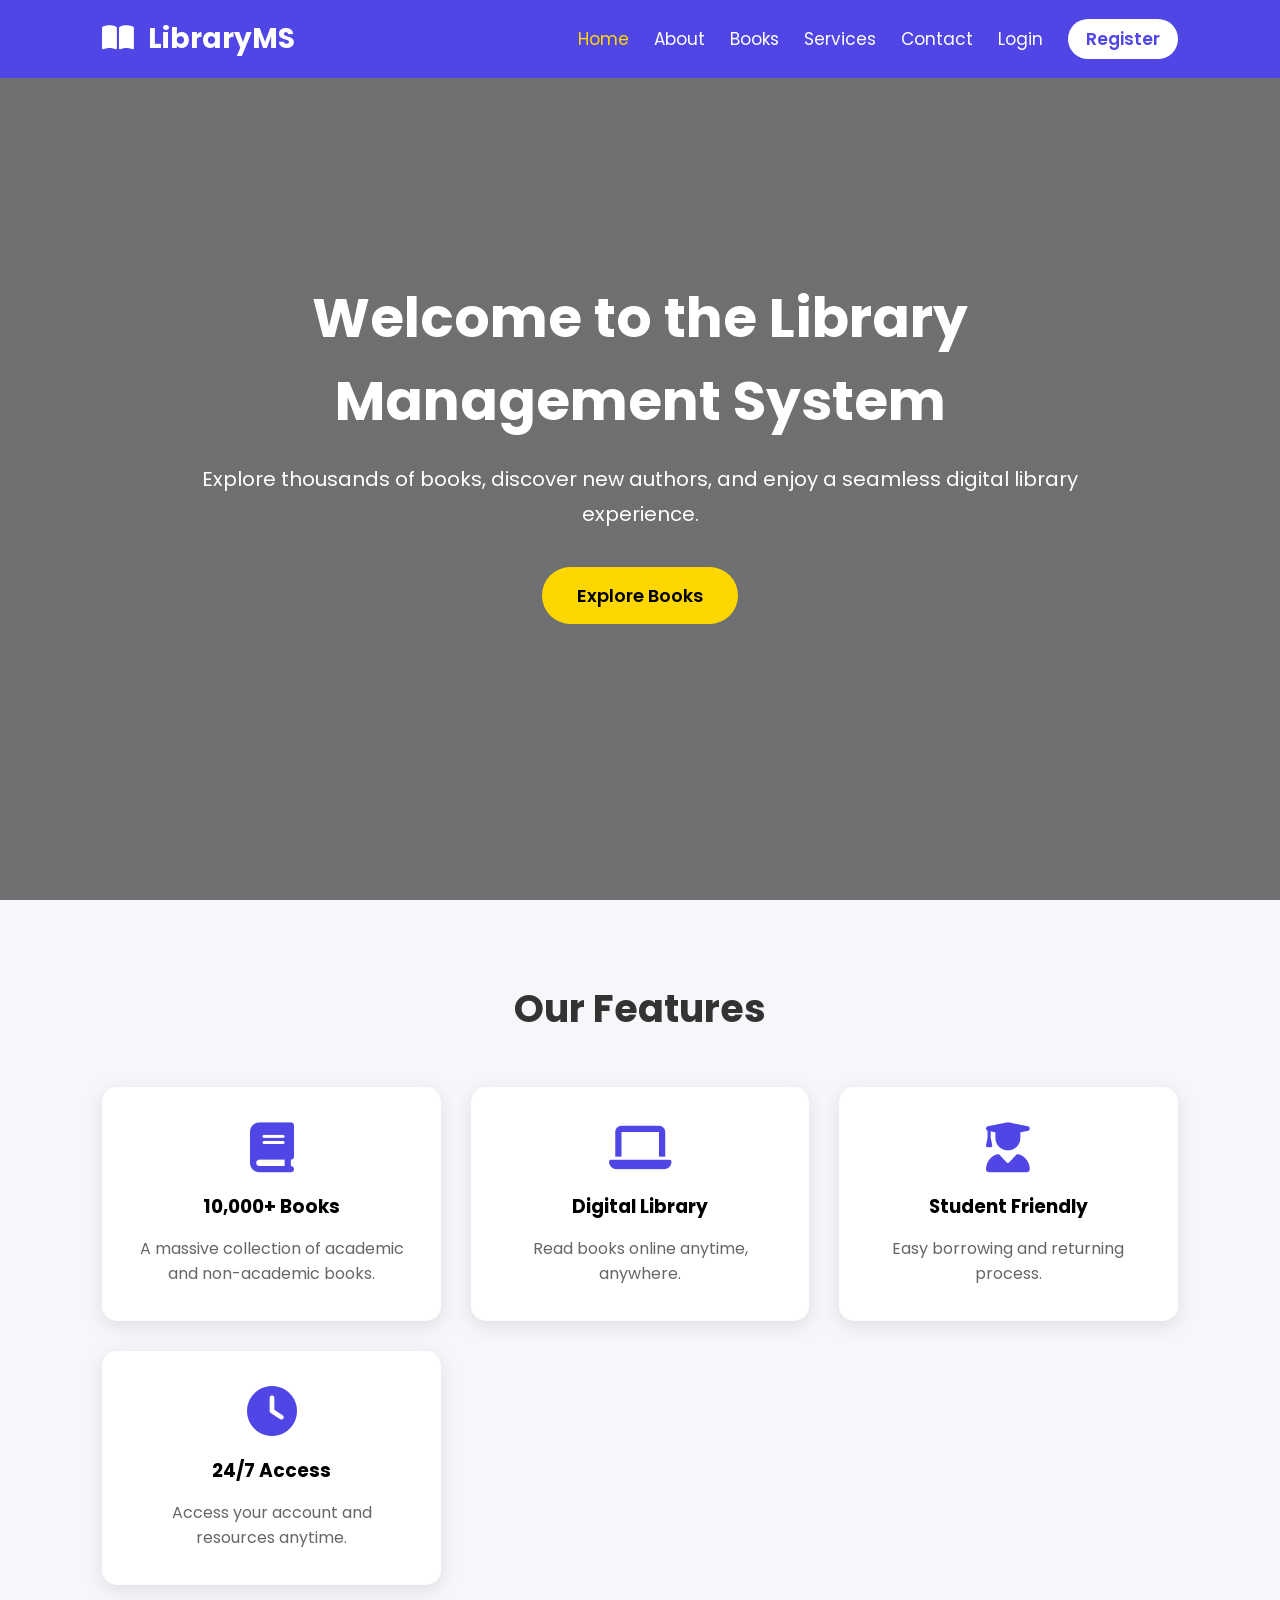
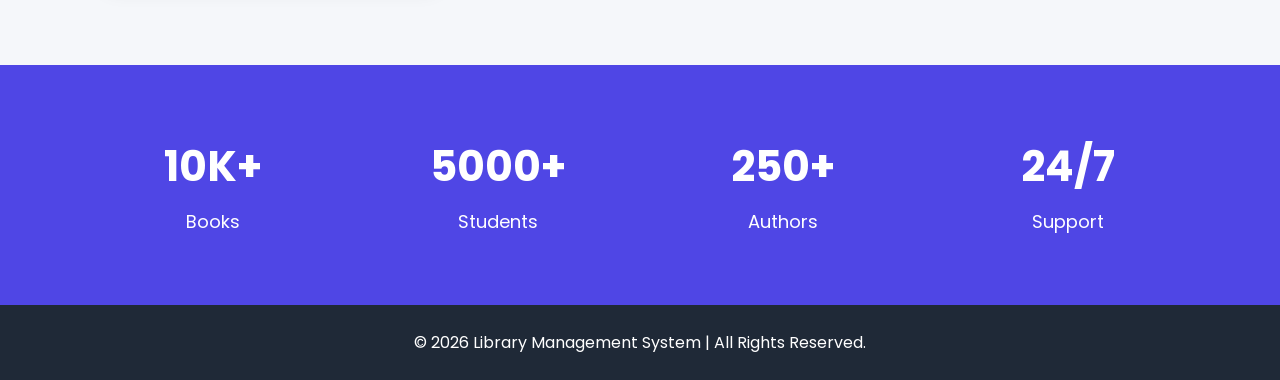
==== index.html @ 2b302972 "Add files via upload" ====
<!DOCTYPE html>
<html lang="en">
<head>
    <meta charset="UTF-8">
    <meta name="viewport" content="width=device-width, initial-scale=1.0">

    <title>Library Management System</title>

    <!-- CSS -->
    <link rel="stylesheet" href="style.css">

    <!-- Google Font -->
    <link href="https://fonts.googleapis.com/css2?family=Poppins:wght@300;400;500;600;700&display=swap" rel="stylesheet">

    <!-- Font Awesome -->
    <link rel="stylesheet"
    href="https://cdnjs.cloudflare.com/ajax/libs/font-awesome/6.5.2/css/all.min.css">
</head>

<body>

    <!-- Navigation -->

    <nav>

        <div class="logo">
            <i class="fa-solid fa-book-open"></i>
            LibraryMS
        </div>

        <ul>

            <li><a href="index.html" class="active">Home</a></li>

            <li><a href="about.html">About</a></li>

            <li><a href="books.html">Books</a></li>

            <li><a href="services.html">Services</a></li>

            <li><a href="contact.html">Contact</a></li>

            <li><a href="login.html">Login</a></li>

            <li><a href="register.html" class="register-btn">Register</a></li>

        </ul>

    </nav>

    <!-- Hero Section -->

    <section class="hero">

        <div class="overlay">

            <div class="hero-content">

                <h1>Welcome to the Library Management System</h1>

                <p>
                    Explore thousands of books, discover new authors,
                    and enjoy a seamless digital library experience.
                </p>

                <a href="books.html" class="btn">
                    Explore Books
                </a>

            </div>

        </div>

    </section>

    <!-- Features -->

    <section class="features">

        <h2>Our Features</h2>

        <div class="feature-container">

            <div class="card">

                <i class="fa-solid fa-book"></i>

                <h3>10,000+ Books</h3>

                <p>
                    A massive collection of academic and
                    non-academic books.
                </p>

            </div>

            <div class="card">

                <i class="fa-solid fa-laptop"></i>

                <h3>Digital Library</h3>

                <p>
                    Read books online anytime,
                    anywhere.
                </p>

            </div>

            <div class="card">

                <i class="fa-solid fa-user-graduate"></i>

                <h3>Student Friendly</h3>

                <p>
                    Easy borrowing and returning
                    process.
                </p>

            </div>

            <div class="card">

                <i class="fa-solid fa-clock"></i>

                <h3>24/7 Access</h3>

                <p>
                    Access your account and
                    resources anytime.
                </p>

            </div>

        </div>

    </section>

    <!-- Statistics -->

    <section class="stats">

        <div class="stat-box">

            <h2>10K+</h2>

            <p>Books</p>

        </div>

        <div class="stat-box">

            <h2>5000+</h2>

            <p>Students</p>

        </div>

        <div class="stat-box">

            <h2>250+</h2>

            <p>Authors</p>

        </div>

        <div class="stat-box">

            <h2>24/7</h2>

            <p>Support</p>

        </div>

    </section>

    <!-- Footer -->

    <footer>

        <p>
            © 2026 Library Management System |
            All Rights Reserved.
        </p>

    </footer>

</body>
</html>
---- style.css ----
*{
    margin:0;
    padding:0;
    box-sizing:border-box;
    font-family:'Poppins',sans-serif;
}

body{
    background:#f5f7fa;
}

/* Navigation */

nav{
    display:flex;
    justify-content:space-between;
    align-items:center;
    padding:18px 8%;
    background:#4F46E5;
    position:fixed;
    width:100%;
    top:0;
    z-index:1000;
}

.logo{
    color:white;
    font-size:28px;
    font-weight:700;
}

.logo i{
    margin-right:8px;
}

nav ul{
    display:flex;
    list-style:none;
}

nav ul li{
    margin-left:25px;
}

nav ul li a{
    color:white;
    text-decoration:none;
    font-size:17px;
    transition:.3s;
}

nav ul li a:hover,
.active{
    color:#FFD700;
}

.register-btn{
    background:white;
    color:#4F46E5;
    padding:8px 18px;
    border-radius:25px;
    font-weight:600;
}

.register-btn:hover{
    background:#FFD700;
    color:black;
}

/* Hero */

.hero{
    height:100vh;

    background:
    linear-gradient(rgba(0,0,0,.55),rgba(0,0,0,.55)),
    url("images/library-bg.jpg");

    background-size:cover;
    background-position:center;
}

.overlay{
    height:100%;
    display:flex;
    justify-content:center;
    align-items:center;
    text-align:center;
}

.hero-content{
    color:white;
    width:70%;
}

.hero-content h1{
    font-size:55px;
    margin-bottom:20px;
}

.hero-content p{
    font-size:20px;
    line-height:35px;
    margin-bottom:35px;
}

.btn{
    display:inline-block;
    background:#FFD700;
    color:black;
    text-decoration:none;
    padding:15px 35px;
    border-radius:30px;
    font-size:18px;
    font-weight:600;
    transition:.4s;
}

.btn:hover{
    background:white;
    transform:translateY(-5px);
}

/* Features */

.features{
    padding:80px 8%;
}

.features h2{
    text-align:center;
    font-size:38px;
    color:#333;
    margin-bottom:50px;
}

.feature-container{
    display:grid;
    grid-template-columns:repeat(auto-fit,minmax(250px,1fr));
    gap:30px;
}

.card{
    background:white;
    padding:35px;
    border-radius:15px;
    text-align:center;
    box-shadow:0 5px 20px rgba(0,0,0,.1);
    transition:.4s;
}

.card:hover{
    transform:translateY(-10px);
}

.card i{
    font-size:50px;
    color:#4F46E5;
    margin-bottom:20px;
}

.card h3{
    margin-bottom:15px;
}

.card p{
    color:#666;
}

/* Statistics */

.stats{
    background:#4F46E5;
    color:white;
    display:grid;
    grid-template-columns:repeat(auto-fit,minmax(200px,1fr));
    text-align:center;
    padding:70px;
}

.stat-box h2{
    font-size:42px;
}

.stat-box p{
    margin-top:10px;
    font-size:18px;
}

/* Footer */

footer{
    background:#1f2937;
    color:white;
    text-align:center;
    padding:25px;
}

/* Responsive */

@media(max-width:768px){

nav{
    flex-direction:column;
}

nav ul{
    margin-top:15px;
    flex-wrap:wrap;
    justify-content:center;
}

.hero-content h1{
    font-size:38px;
}

.hero-content p{
    font-size:17px;
}

}

/* ===========================
   ABOUT PAGE
=========================== */

.page-banner{
    height:45vh;
    background:linear-gradient(rgba(79,70,229,.8),rgba(124,58,237,.8)),
    url("images/library-bg.jpg");
    background-size:cover;
    background-position:center;
    display:flex;
    flex-direction:column;
    justify-content:center;
    align-items:center;
    color:white;
    text-align:center;
    margin-top:70px;
}

.page-banner h1{
    font-size:50px;
    margin-bottom:10px;
}

.page-banner p{
    font-size:20px;
}

.about-section{
    display:flex;
    justify-content:center;
    align-items:center;
    gap:50px;
    padding:80px 10%;
    flex-wrap:wrap;
}

.about-image{
    flex:1;
}

.about-image img{
    width:100%;
    border-radius:15px;
    box-shadow:0 10px 25px rgba(0,0,0,.2);
}

.about-content{
    flex:1;
}

.about-content h2{
    color:#4F46E5;
    font-size:40px;
    margin-bottom:20px;
}

.about-content p{
    color:#555;
    line-height:1.8;
    margin-bottom:20px;
}

.mission{
    padding:70px 10%;
    background:#f5f7fa;
    display:grid;
    grid-template-columns:repeat(auto-fit,minmax(280px,1fr));
    gap:30px;
}

.mission-card{
    background:white;
    padding:35px;
    text-align:center;
    border-radius:15px;
    box-shadow:0 5px 20px rgba(0,0,0,.1);
    transition:.4s;
}

.mission-card:hover{
    transform:translateY(-10px);
}

.mission-card i{
    font-size:55px;
    color:#4F46E5;
    margin-bottom:20px;
}

.mission-card h3{
    margin-bottom:15px;
}

.mission-card p{
    color:#666;
    line-height:1.7;
}

/* ===========================
   BOOKS PAGE
=========================== */

.books-section{
    padding:80px 8%;
}

.books-section h2{
    text-align:center;
    font-size:38px;
    color:#4F46E5;
    margin-bottom:30px;
}

.search-box{
    display:flex;
    justify-content:center;
    margin-bottom:50px;
}

.search-box input{
    width:350px;
    padding:12px;
    border:2px solid #4F46E5;
    border-radius:30px 0 0 30px;
    outline:none;
    font-size:16px;
}

.search-box button{
    padding:12px 20px;
    border:none;
    background:#4F46E5;
    color:white;
    border-radius:0 30px 30px 0;
    cursor:pointer;
}

.books-grid{
    display:grid;
    grid-template-columns:repeat(auto-fit,minmax(250px,1fr));
    gap:30px;
}

.book-card{
    background:white;
    border-radius:15px;
    overflow:hidden;
    box-shadow:0 5px 20px rgba(0,0,0,.1);
    text-align:center;
    transition:.3s;
}

.book-card:hover{
    transform:translateY(-10px);
}

.book-card img{
    width:100%;
    height:280px;
    object-fit:cover;
}

.book-card h3{
    margin-top:20px;
    color:#4F46E5;
}

.book-card p{
    margin:10px 0;
    color:#555;
}

.book-card span{
    display:inline-block;
    background:#28a745;
    color:white;
    padding:6px 15px;
    border-radius:20px;
    font-size:14px;
    margin-bottom:15px;
}

.book-card a{
    display:block;
    background:#4F46E5;
    color:white;
    text-decoration:none;
    padding:12px;
    font-weight:600;
    transition:.3s;
}

.book-card a:hover{
    background:#372dc8;
}

/* ===========================
   CONTACT PAGE
=========================== */

.contact-section{
    width:90%;
    margin:60px auto;
    display:grid;
    grid-template-columns:repeat(auto-fit,minmax(350px,1fr));
    gap:40px;
}

.contact-info,
.contact-form{
    background:#fff;
    padding:35px;
    border-radius:15px;
    box-shadow:0 8px 20px rgba(0,0,0,0.1);
}

.contact-info h2,
.contact-form h2{
    color:#4F46E5;
    margin-bottom:25px;
}

.info-box{
    display:flex;
    align-items:flex-start;
    margin-bottom:25px;
}

.info-box i{
    font-size:24px;
    color:#4F46E5;
    margin-right:20px;
    margin-top:5px;
}

.info-box h3{
    margin-bottom:5px;
    color:#333;
}

.info-box p{
    color:#666;
    line-height:1.6;
}

.contact-form form{
    display:flex;
    flex-direction:column;
}

.contact-form input,
.contact-form textarea{
    width:100%;
    padding:15px;
    margin-bottom:20px;
    border:1px solid #ccc;
    border-radius:8px;
    outline:none;
    font-size:16px;
    transition:.3s;
}

.contact-form input:focus,
.contact-form textarea:focus{
    border-color:#4F46E5;
    box-shadow:0 0 8px rgba(79,70,229,0.3);
}

.contact-form button{
    background:#4F46E5;
    color:white;
    padding:15px;
    border:none;
    border-radius:8px;
    cursor:pointer;
    font-size:17px;
    transition:.3s;
}

.contact-form button:hover{
    background:#372dc8;
}

/* ==========================
   LOGIN & REGISTER PAGE
========================== */

.form-page{
    min-height:100vh;
    display:flex;
    justify-content:center;
    align-items:center;
    background:linear-gradient(135deg,#4F46E5,#7C3AED);
    padding-top:90px;
}

.form-box{
    width:400px;
    background:white;
    padding:40px;
    border-radius:15px;
    box-shadow:0 10px 25px rgba(0,0,0,.2);
    text-align:center;
}

.register-box{
    width:450px;
}

.form-icon{
    font-size:55px;
    color:#4F46E5;
    margin-bottom:20px;
}

.form-box h2{
    margin-bottom:25px;
    color:#333;
}

.form-box input{
    width:100%;
    padding:14px;
    margin-bottom:18px;
    border:1px solid #ccc;
    border-radius:8px;
    outline:none;
    font-size:16px;
    transition:.3s;
}

.form-box input:focus{
    border-color:#4F46E5;
    box-shadow:0 0 8px rgba(79,70,229,.3);
}

.form-box button{
    width:100%;
    padding:14px;
    border:none;
    background:#4F46E5;
    color:white;
    font-size:17px;
    border-radius:8px;
    cursor:pointer;
    transition:.3s;
}

.form-box button:hover{
    background:#372dc8;
}

.form-box p{
    margin-top:20px;
    color:#555;
}

.form-box a{
    color:#4F46E5;
    text-decoration:none;
    font-weight:600;
}

.form-box a:hover{
    text-decoration:underline;
}

@media(max-width:500px){

.form-box,
.register-box{
    width:90%;
}

}
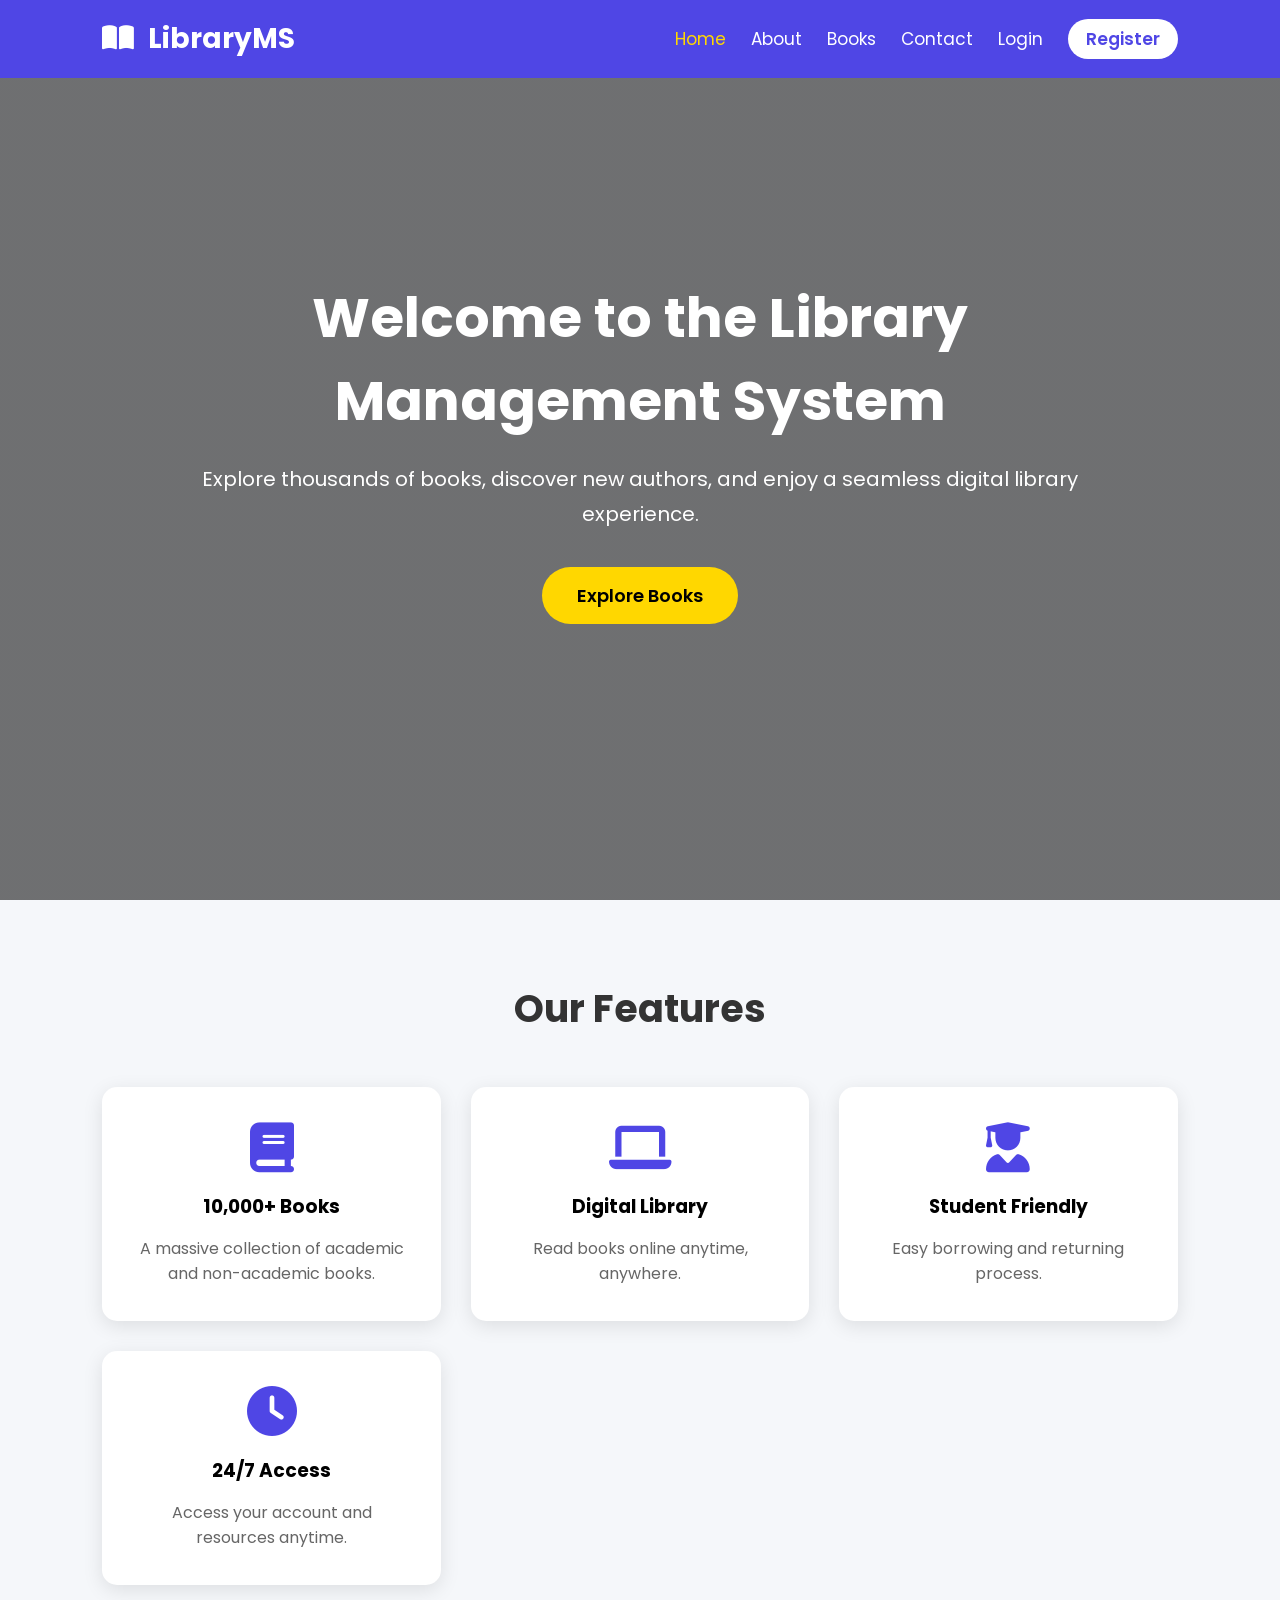
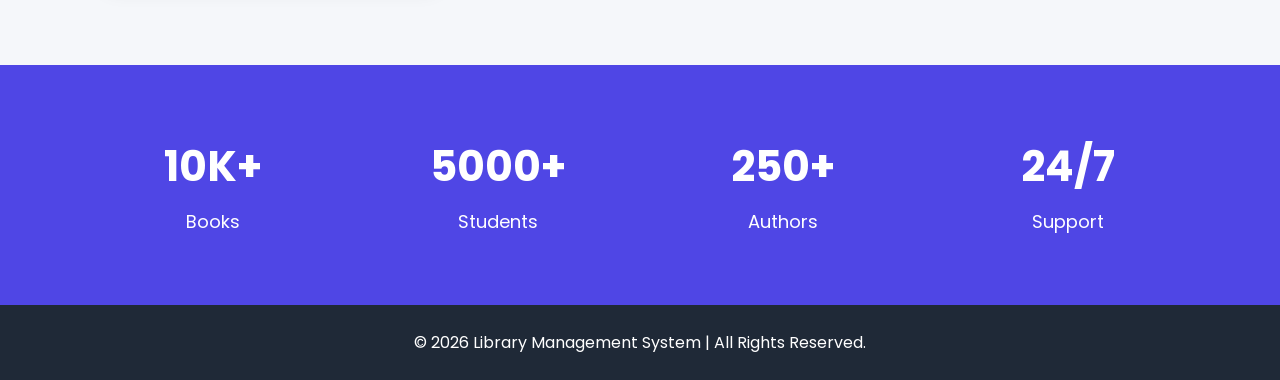
==== commit d8f4a375: "index.html" ====
--- a/index.html
+++ b/index.html
@@ -35,8 +35,6 @@
             <li><a href="about.html">About</a></li>
 
             <li><a href="books.html">Books</a></li>
-
-            <li><a href="services.html">Services</a></li>
 
             <li><a href="contact.html">Contact</a></li>
 
@@ -187,4 +185,4 @@
     </footer>
 
 </body>
-</html>+</html>
